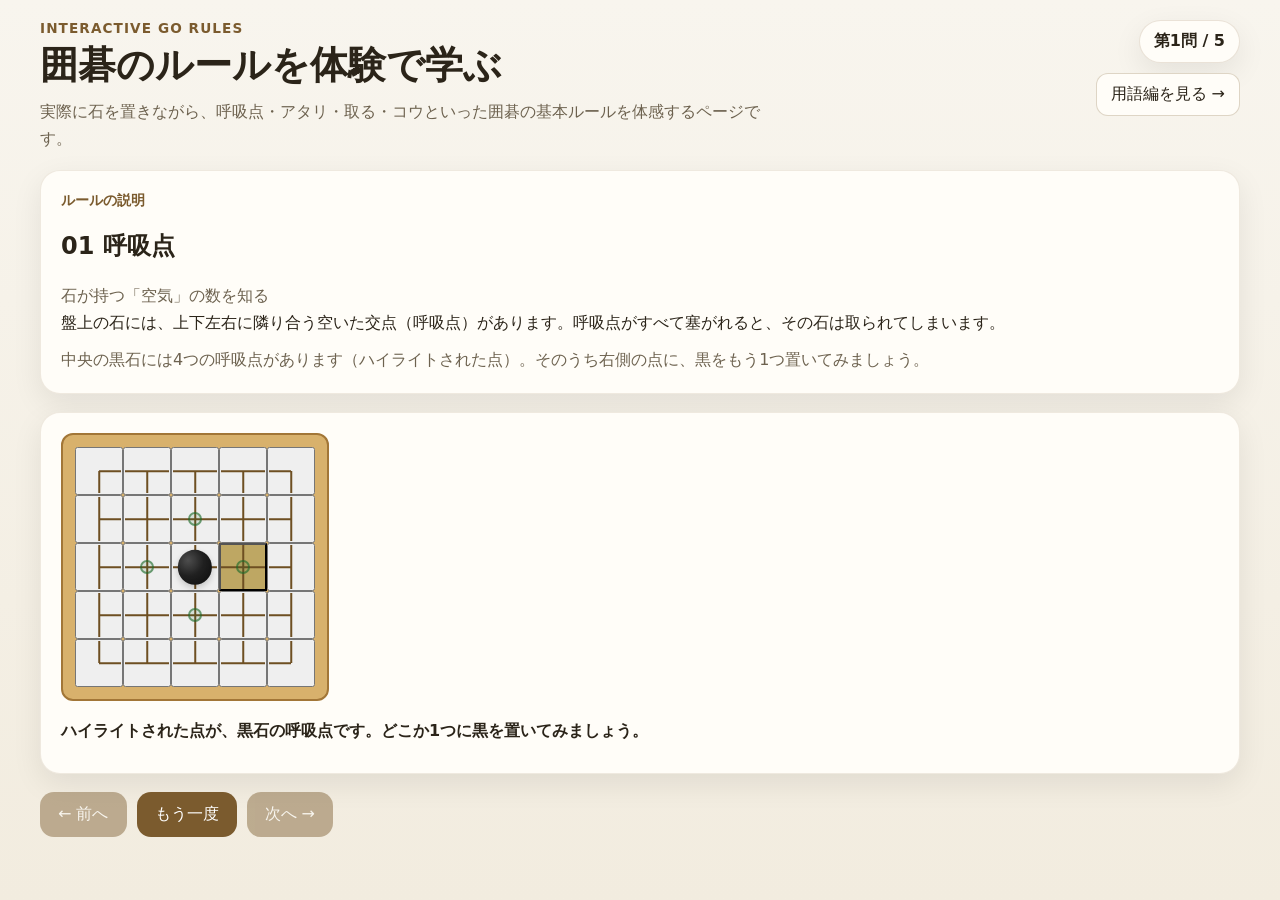
==== rules.html @ 8b966297 "Add interactive rules track and consequence display for terms track The terms quiz was pure point-re" ====
<!DOCTYPE html>
<html lang="ja">
<head>
  <meta charset="UTF-8" />
  <meta name="viewport" content="width=device-width, initial-scale=1.0" />
  <title>囲碁のルールを体験で学ぶ</title>
  <link rel="stylesheet" href="styles.css" />

  <!-- Google tag (gtag.js) -->
<script async src="https://www.googletagmanager.com/gtag/js?id=G-1BF9HSHYEM"></script>
<script>
  window.dataLayer = window.dataLayer || [];
  function gtag(){dataLayer.push(arguments);}
  gtag('js', new Date());

  gtag('config', 'G-1BF9HSHYEM');
</script>
</head>
<body>
  <div class="app">
    <header class="site-header">
      <div>
        <p class="eyebrow">Interactive Go Rules</p>
        <h1>囲碁のルールを体験で学ぶ</h1>
        <p class="lead">
          実際に石を置きながら、呼吸点・アタリ・取る・コウといった囲碁の基本ルールを体感するページです。
        </p>
      </div>

      <div class="header-status">
        <p id="stage-indicator" class="stage-indicator">第1問 / 5</p>
        <a class="ghost-btn nav-link" href="index.html">用語編を見る →</a>
      </div>
    </header>

    <main class="layout layout-single">
      <section class="content">
        <div class="card intro-card">
          <p class="section-label">ルールの説明</p>
          <h2 id="rule-title">読み込み中...</h2>
          <p id="rule-subtitle" class="term-instruction"></p>
          <p id="rule-description" class="term-description"></p>
          <p id="rule-objective" class="term-instruction"></p>
        </div>

        <div class="card board-card">
          <div id="board" class="board" aria-label="囲碁盤"></div>
          <p id="message" class="message" aria-live="polite"></p>
        </div>

        <div class="controls">
          <button id="prev-btn" type="button">← 前へ</button>
          <button id="retry-btn" type="button">もう一度</button>
          <button id="next-btn" type="button">次へ →</button>
        </div>
      </section>
    </main>
  </div>

  <script src="go-rules.js"></script>
  <script src="rules-stages.js"></script>
  <script src="rules.js"></script>
</body>
</html>
---- styles.css ----
:root {
  --bg: #f5f2ea;
  --panel: #fffdf8;
  --panel-2: #f7f2e7;
  --line: #d8c7a2;
  --text: #2b2419;
  --muted: #6d624f;
  --accent: #7b5b2e;
  --accent-2: #a17b43;
  --shadow: 0 10px 30px rgba(0, 0, 0, 0.08);

  --board-cell: min(8vw, 48px);
}

* {
  box-sizing: border-box;
}

html, body {
  margin: 0;
  padding: 0;
  background: linear-gradient(180deg, #f8f5ee 0%, #f2ecdf 100%);
  color: var(--text);
  font-family:
    "Hiragino Kaku Gothic ProN",
    "Yu Gothic",
    "Meiryo",
    system-ui,
    sans-serif;
}

body {
  min-height: 100vh;
}

button {
  font: inherit;
}

.app {
  width: min(1200px, calc(100% - 24px));
  margin: 0 auto;
  padding: 20px 0 36px;
}

.site-header {
  display: flex;
  justify-content: space-between;
  gap: 20px;
  align-items: flex-start;
  margin-bottom: 18px;
}

.eyebrow {
  margin: 0 0 6px;
  font-size: 0.85rem;
  letter-spacing: 0.08em;
  text-transform: uppercase;
  color: var(--accent);
  font-weight: 700;
}

h1 {
  margin: 0 0 10px;
  font-size: clamp(1.8rem, 3vw, 2.6rem);
  line-height: 1.2;
}

.lead {
  margin: 0;
  color: var(--muted);
  line-height: 1.7;
  max-width: 720px;
}

.header-status {
  display: flex;
  flex-direction: column;
  align-items: flex-end;
  gap: 10px;
  min-width: 180px;
}

.stage-indicator {
  margin: 0;
  padding: 10px 14px;
  border-radius: 999px;
  background: var(--panel);
  border: 1px solid rgba(123, 91, 46, 0.16);
  box-shadow: var(--shadow);
  font-weight: 700;
  white-space: nowrap;
}

.ghost-btn {
  display: none;
  border: 1px solid rgba(123, 91, 46, 0.25);
  background: var(--panel);
  color: var(--text);
  padding: 10px 14px;
  border-radius: 12px;
  cursor: pointer;
}

.ghost-btn.nav-link {
  display: inline-flex;
  align-items: center;
  justify-content: center;
  text-decoration: none;
  white-space: nowrap;
}

.layout {
  display: grid;
  grid-template-columns: 320px 1fr;
  gap: 18px;
  align-items: start;
}

.layout-single {
  grid-template-columns: 1fr;
}

.sidebar,
.card {
  background: var(--panel);
  border: 1px solid rgba(123, 91, 46, 0.12);
  border-radius: 20px;
  box-shadow: var(--shadow);
}

.sidebar {
  position: sticky;
  top: 16px;
  overflow: hidden;
}

.sidebar-inner {
  padding: 18px;
}

.sidebar h2 {
  margin: 0 0 10px;
  font-size: 1.2rem;
}

.sidebar-note {
  margin: 0 0 14px;
  color: var(--muted);
  font-size: 0.95rem;
  line-height: 1.6;
}

.term-list {
  display: flex;
  flex-direction: column;
  gap: 8px;
}

.term-item {
  width: 100%;
  border: 1px solid rgba(123, 91, 46, 0.12);
  background: var(--panel-2);
  color: var(--text);
  border-radius: 14px;
  padding: 12px 14px;
  text-align: left;
  cursor: pointer;
  transition: transform 0.15s ease, background 0.15s ease, border-color 0.15s ease;
}

.term-item:hover {
  transform: translateY(-1px);
  border-color: rgba(123, 91, 46, 0.3);
}

.term-item.active {
  background: #efe4cb;
  border-color: rgba(123, 91, 46, 0.4);
}

.term-index {
  display: inline-block;
  min-width: 2.4em;
  color: var(--accent);
  font-weight: 700;
}

.content {
  display: grid;
  gap: 18px;
}

.card {
  padding: 20px;
}

.section-label {
  margin: 0 0 8px;
  color: var(--accent);
  font-size: 0.9rem;
  font-weight: 700;
}

#term-title {
  margin: 0 0 10px;
  font-size: clamp(1.4rem, 2.4vw, 2rem);
}

.term-description {
  margin: 0 0 8px;
  line-height: 1.8;
  color: var(--text);
}

.term-instruction {
  margin: 0;
  color: var(--muted);
  line-height: 1.7;
}

.board-card {
  display: grid;
  gap: 16px;
  justify-items: start;
}

.board {
  display: grid;
  gap: 0;
  background: #d8b16c;
  border: 2px solid #a27637;
  border-radius: 12px;
  padding: 12px;
  width: fit-content;
  max-width: 100%;
  overflow: auto;
}

.board-row {
  display: contents;
}

.cell {
  position: relative;
  width: var(--board-cell);
  height: var(--board-cell);
  cursor: pointer;
}

.cell::before,
.cell::after {
  content: "";
  position: absolute;
  background: #6e4f22;
}

.cell::before {
  left: 50%;
  top: 0;
  width: 1.5px;
  height: 100%;
  transform: translateX(-50%);
}

.cell::after {
  top: 50%;
  left: 0;
  width: 100%;
  height: 1.5px;
  transform: translateY(-50%);
}

.cell.edge-top::before {
  top: 50%;
  height: 50%;
}

.cell.edge-bottom::before {
  height: 50%;
}

.cell.edge-left::after {
  left: 50%;
  width: 50%;
}

.cell.edge-right::after {
  width: 50%;
}

.cell.highlight-answer {
  background: rgba(255, 255, 255, 0.3);
  box-shadow: 0 0 12px rgba(255, 255, 255, 0.7);
  border-radius: 50%;
}

.star-point::marker {
  content: "";
}

.star-point-dot {
  position: absolute;
  width: 7px;
  height: 7px;
  background: #5c421d;
  border-radius: 999px;
  left: 50%;
  top: 50%;
  transform: translate(-50%, -50%);
  z-index: 1;
}

.stone {
  position: absolute;
  width: 78%;
  height: 78%;
  border-radius: 999px;
  left: 50%;
  top: 50%;
  transform: translate(-50%, -50%);
  z-index: 2;
  box-shadow: inset -4px -4px 10px rgba(0, 0, 0, 0.16), 0 3px 6px rgba(0, 0, 0, 0.18);
}

.stone.black {
  background: radial-gradient(circle at 30% 30%, #4d4d4d 0%, #222 45%, #111 100%);
}

.stone.white {
  background: radial-gradient(circle at 30% 30%, #ffffff 0%, #f0f0f0 55%, #d8d8d8 100%);
  border: 1px solid rgba(0, 0, 0, 0.15);
}

.stone.ghost {
  opacity: 0.35;
  box-shadow: none;
}

.marker {
  position: absolute;
  left: 50%;
  top: 50%;
  transform: translate(-50%, -50%);
  z-index: 3;
  font-weight: 700;
  font-size: 0.9rem;
  pointer-events: none;
}

.marker.black-text {
  color: #111;
}

.marker.white-text {
  color: #fff;
  text-shadow: 0 1px 2px rgba(0,0,0,0.35);
}

.message {
  margin: 0;
  min-height: 2.2em;
  line-height: 1.7;
  color: var(--text);
  font-weight: 600;
}

.message.success {
  color: #1f6b2a;
}

.message.error {
  color: #8c2d2d;
}

.consequence {
  margin: 0;
  min-height: 1.4em;
  color: var(--accent);
  font-weight: 600;
}

.liberty-highlight {
  position: absolute;
  width: 14px;
  height: 14px;
  left: 50%;
  top: 50%;
  transform: translate(-50%, -50%);
  border-radius: 999px;
  border: 2px solid rgba(31, 107, 42, 0.6);
  background: rgba(31, 107, 42, 0.12);
  z-index: 1;
  pointer-events: none;
}

.cell.target {
  background: rgba(31, 107, 42, 0.14);
}

.cell.forbidden {
  background: rgba(140, 45, 45, 0.14);
}

.cell.capture-preview {
  box-shadow: inset 0 0 0 2px rgba(140, 45, 45, 0.5);
}

.controls-card {
  padding-top: 16px;
  padding-bottom: 16px;
}

.controls {
  display: flex;
  gap: 10px;
  flex-wrap: wrap;
}

.controls button {
  border: none;
  background: var(--accent);
  color: white;
  padding: 12px 18px;
  border-radius: 14px;
  cursor: pointer;
  transition: opacity 0.15s ease, transform 0.15s ease;
}

.controls button:hover {
  opacity: 0.94;
  transform: translateY(-1px);
}

.controls button:disabled {
  opacity: 0.45;
  cursor: not-allowed;
  transform: none;
}

#reset-btn {
  background: #6f675a;
}

@media (max-width: 920px) {
  .layout {
    grid-template-columns: 1fr;
  }

  .site-header {
    flex-direction: column;
    align-items: stretch;
  }

  .header-status {
    align-items: flex-start;
  }

  .ghost-btn {
    display: inline-flex;
    align-items: center;
    justify-content: center;
  }

  .sidebar {
    position: static;
    display: none;
  }

  .sidebar.open {
    display: block;
  }

  .board-card {
    justify-items: center;
  }
}

@media (max-width: 560px) {
  :root {
    --board-cell: min(9.2vw, 38px);
  }

  .app {
    width: min(100% - 16px, 1200px);
    padding-top: 12px;
  }

  .card,
  .sidebar-inner {
    padding: 16px;
  }

  .controls {
    display: grid;
    grid-template-columns: 1fr 1fr;
  }

  .controls button:last-child {
    grid-column: 1 / -1;
  }
}
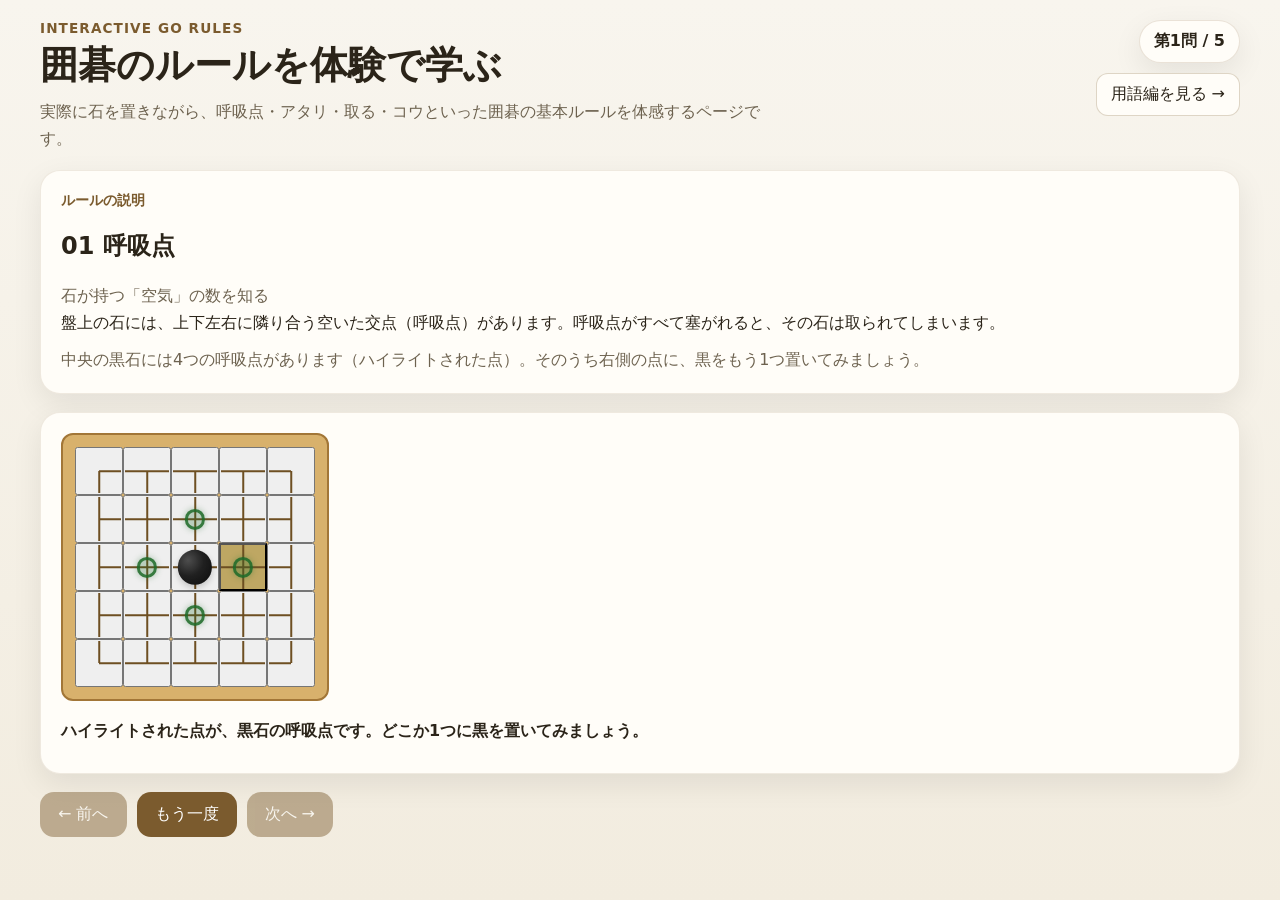
==== commit 196f7c28: "Add SEO metadata: descriptions, OGP tags, robots.txt, sitemap.xml, OGP image Both pages were missing" ====
--- a/rules.html
+++ b/rules.html
@@ -4,6 +4,21 @@
   <meta charset="UTF-8" />
   <meta name="viewport" content="width=device-width, initial-scale=1.0" />
   <title>囲碁のルールを体験で学ぶ</title>
+  <meta name="description" content="呼吸点・アタリ・石を取る・コウなど、囲碁の基本ルールを実際に石を打ちながら体験的に学べる無料の学習サイトです。" />
+  <link rel="canonical" href="https://jacqueline37.github.io/gogoigo/rules.html" />
+
+  <meta property="og:type" content="website" />
+  <meta property="og:site_name" content="囲碁のルールを体験で学ぶ" />
+  <meta property="og:title" content="囲碁のルールを体験で学ぶ" />
+  <meta property="og:description" content="呼吸点・アタリ・石を取る・コウなど、囲碁の基本ルールを実際に石を打ちながら体験的に学べる無料の学習サイトです。" />
+  <meta property="og:url" content="https://jacqueline37.github.io/gogoigo/rules.html" />
+  <meta property="og:locale" content="ja_JP" />
+  <meta property="og:image" content="https://jacqueline37.github.io/gogoigo/og-image.png" />
+  <meta property="og:image:width" content="1200" />
+  <meta property="og:image:height" content="630" />
+  <meta name="twitter:card" content="summary_large_image" />
+  <meta name="twitter:image" content="https://jacqueline37.github.io/gogoigo/og-image.png" />
+
   <link rel="stylesheet" href="styles.css" />
 
   <!-- Google tag (gtag.js) -->
@@ -58,6 +73,7 @@
   </div>
 
   <script src="go-rules.js"></script>
+  <script src="board-ui.js"></script>
   <script src="rules-stages.js"></script>
   <script src="rules.js"></script>
 </body>
--- a/styles.css
+++ b/styles.css
@@ -110,6 +110,17 @@
   white-space: nowrap;
 }
 
+.ghost-btn.nav-link.primary {
+  background: var(--accent);
+  color: #fff;
+  border-color: var(--accent);
+  font-weight: 700;
+}
+
+.ghost-btn.nav-link.primary:hover {
+  opacity: 0.92;
+}
+
 .layout {
   display: grid;
   grid-template-columns: 320px 1fr;
@@ -382,14 +393,15 @@
 
 .liberty-highlight {
   position: absolute;
-  width: 14px;
-  height: 14px;
+  width: 46%;
+  height: 46%;
   left: 50%;
   top: 50%;
   transform: translate(-50%, -50%);
   border-radius: 999px;
-  border: 2px solid rgba(31, 107, 42, 0.6);
-  background: rgba(31, 107, 42, 0.12);
+  border: 3px solid rgba(31, 107, 42, 0.85);
+  background: rgba(31, 107, 42, 0.25);
+  box-shadow: 0 0 6px rgba(31, 107, 42, 0.35);
   z-index: 1;
   pointer-events: none;
 }
@@ -478,7 +490,7 @@
 
 @media (max-width: 560px) {
   :root {
-    --board-cell: min(9.2vw, 38px);
+    --board-cell: 42px;
   }
 
   .app {
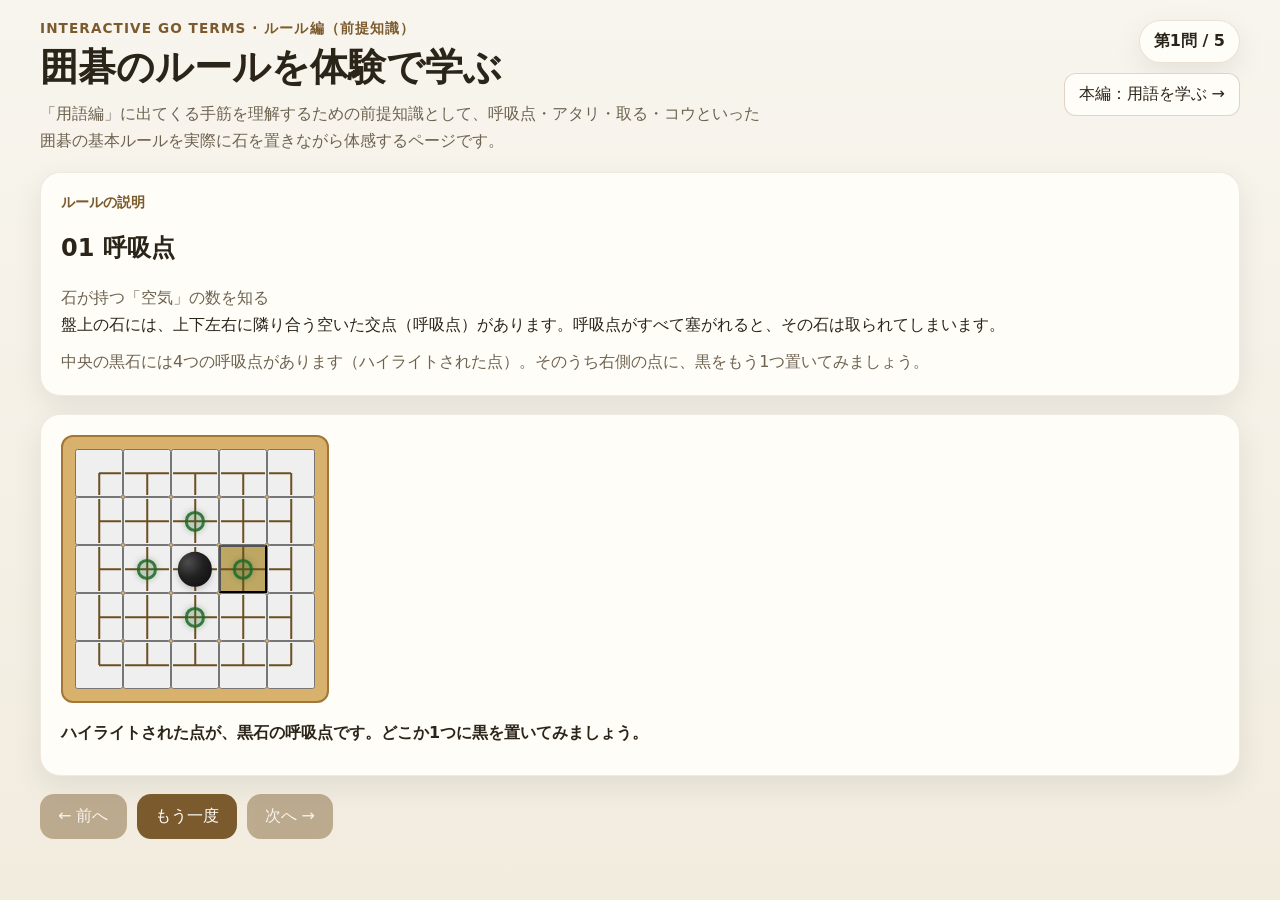
==== commit 7a1e50b5: "Clarify site is a terms-learning site, with rules track as a primer Reworded README, index.html's na" ====
--- a/rules.html
+++ b/rules.html
@@ -4,13 +4,13 @@
   <meta charset="UTF-8" />
   <meta name="viewport" content="width=device-width, initial-scale=1.0" />
   <title>囲碁のルールを体験で学ぶ</title>
-  <meta name="description" content="呼吸点・アタリ・石を取る・コウなど、囲碁の基本ルールを実際に石を打ちながら体験的に学べる無料の学習サイトです。" />
+  <meta name="description" content="「囲碁の基本用語を体験で学ぶ」用語編の前提知識として、呼吸点・アタリ・石を取る・コウなど囲碁の基本ルールを実際に石を打ちながら体験できるページです。" />
   <link rel="canonical" href="https://jacqueline37.github.io/gogoigo/rules.html" />
 
   <meta property="og:type" content="website" />
-  <meta property="og:site_name" content="囲碁のルールを体験で学ぶ" />
+  <meta property="og:site_name" content="囲碁の基本用語を体験で学ぶ" />
   <meta property="og:title" content="囲碁のルールを体験で学ぶ" />
-  <meta property="og:description" content="呼吸点・アタリ・石を取る・コウなど、囲碁の基本ルールを実際に石を打ちながら体験的に学べる無料の学習サイトです。" />
+  <meta property="og:description" content="「囲碁の基本用語を体験で学ぶ」用語編の前提知識として、呼吸点・アタリ・石を取る・コウなど囲碁の基本ルールを実際に石を打ちながら体験できるページです。" />
   <meta property="og:url" content="https://jacqueline37.github.io/gogoigo/rules.html" />
   <meta property="og:locale" content="ja_JP" />
   <meta property="og:image" content="https://jacqueline37.github.io/gogoigo/og-image.png" />
@@ -35,16 +35,16 @@
   <div class="app">
     <header class="site-header">
       <div>
-        <p class="eyebrow">Interactive Go Rules</p>
+        <p class="eyebrow">Interactive Go Terms · ルール編（前提知識）</p>
         <h1>囲碁のルールを体験で学ぶ</h1>
         <p class="lead">
-          実際に石を置きながら、呼吸点・アタリ・取る・コウといった囲碁の基本ルールを体感するページです。
+          「用語編」に出てくる手筋を理解するための前提知識として、呼吸点・アタリ・取る・コウといった囲碁の基本ルールを実際に石を置きながら体感するページです。
         </p>
       </div>
 
       <div class="header-status">
         <p id="stage-indicator" class="stage-indicator">第1問 / 5</p>
-        <a class="ghost-btn nav-link" href="index.html">用語編を見る →</a>
+        <a class="ghost-btn nav-link" href="index.html">本編：用語を学ぶ →</a>
       </div>
     </header>
 
--- a/styles.css
+++ b/styles.css
@@ -489,10 +489,6 @@
 }
 
 @media (max-width: 560px) {
-  :root {
-    --board-cell: 42px;
-  }
-
   .app {
     width: min(100% - 16px, 1200px);
     padding-top: 12px;
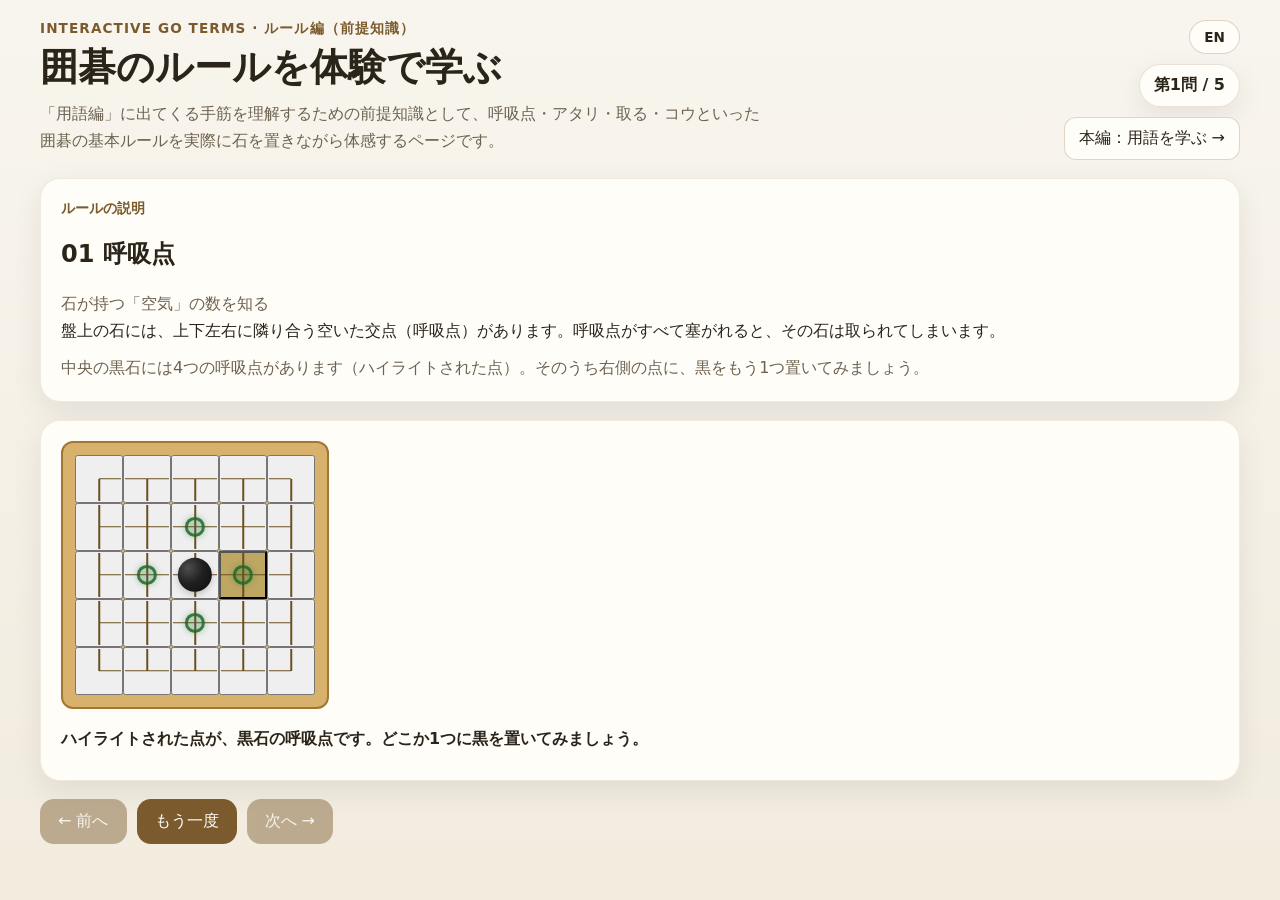
==== commit 49efd9b7: "Add English language toggle Adds an i18n layer with English translations for all term/rule stages an" ====
--- a/rules.html
+++ b/rules.html
@@ -35,23 +35,24 @@
   <div class="app">
     <header class="site-header">
       <div>
-        <p class="eyebrow">Interactive Go Terms · ルール編（前提知識）</p>
-        <h1>囲碁のルールを体験で学ぶ</h1>
-        <p class="lead">
+        <p class="eyebrow" id="page-eyebrow">Interactive Go Terms · ルール編（前提知識）</p>
+        <h1 id="site-title">囲碁のルールを体験で学ぶ</h1>
+        <p class="lead" id="site-lead">
           「用語編」に出てくる手筋を理解するための前提知識として、呼吸点・アタリ・取る・コウといった囲碁の基本ルールを実際に石を置きながら体感するページです。
         </p>
       </div>
 
       <div class="header-status">
+        <button id="lang-toggle-btn" class="lang-toggle-btn" type="button">EN</button>
         <p id="stage-indicator" class="stage-indicator">第1問 / 5</p>
-        <a class="ghost-btn nav-link" href="index.html">本編：用語を学ぶ →</a>
+        <a id="index-link" class="ghost-btn nav-link" href="index.html">本編：用語を学ぶ →</a>
       </div>
     </header>
 
     <main class="layout layout-single">
       <section class="content">
         <div class="card intro-card">
-          <p class="section-label">ルールの説明</p>
+          <p class="section-label" id="section-label">ルールの説明</p>
           <h2 id="rule-title">読み込み中...</h2>
           <p id="rule-subtitle" class="term-instruction"></p>
           <p id="rule-description" class="term-description"></p>
@@ -72,6 +73,7 @@
     </main>
   </div>
 
+  <script src="i18n.js"></script>
   <script src="go-rules.js"></script>
   <script src="board-ui.js"></script>
   <script src="rules-stages.js"></script>
--- a/styles.css
+++ b/styles.css
@@ -119,6 +119,25 @@
 
 .ghost-btn.nav-link.primary:hover {
   opacity: 0.92;
+}
+
+.lang-toggle-btn {
+  display: inline-flex;
+  align-items: center;
+  justify-content: center;
+  border: 1px solid rgba(123, 91, 46, 0.25);
+  background: var(--panel);
+  color: var(--text);
+  padding: 8px 14px;
+  border-radius: 999px;
+  cursor: pointer;
+  font-weight: 700;
+  font-size: 0.85rem;
+  white-space: nowrap;
+}
+
+.lang-toggle-btn:hover {
+  border-color: rgba(123, 91, 46, 0.4);
 }
 
 .layout {
@@ -508,3 +527,15 @@
     grid-column: 1 / -1;
   }
 }
+
+@media (max-width: 400px) {
+  .board-card {
+    padding-left: 8px;
+    padding-right: 8px;
+  }
+
+  .board {
+    padding: 6px;
+    border-width: 1px;
+  }
+}
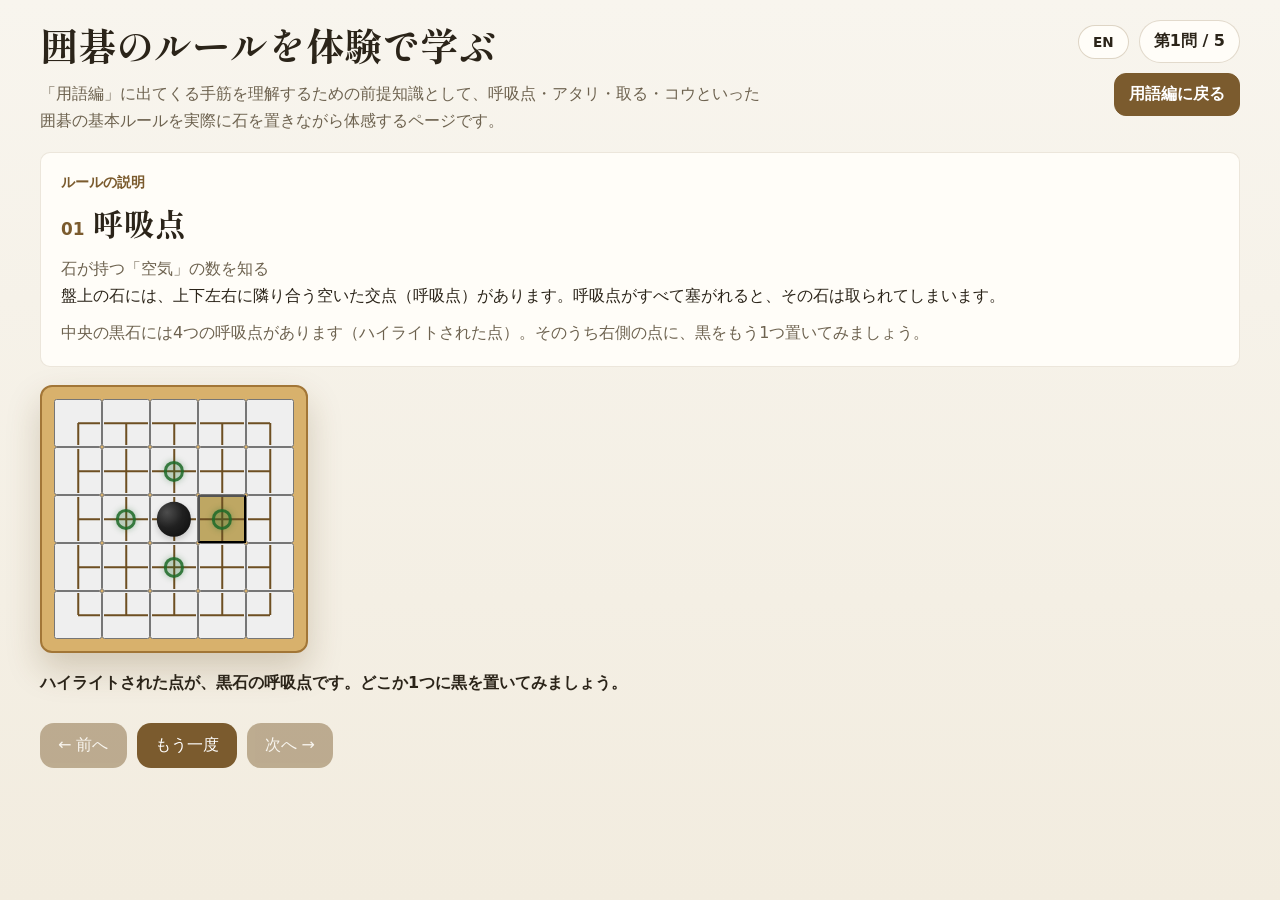
==== commit aece6743: "Remove templated UI chrome, add real visual hierarchy Drop the English eyebrow label and arrow-suffi" ====
--- a/rules.html
+++ b/rules.html
@@ -19,6 +19,12 @@
   <meta name="twitter:card" content="summary_large_image" />
   <meta name="twitter:image" content="https://jacqueline37.github.io/gogoigo/og-image.png" />
 
+  <link rel="preconnect" href="https://fonts.googleapis.com" />
+  <link rel="preconnect" href="https://fonts.gstatic.com" crossorigin />
+  <link
+    href="https://fonts.googleapis.com/css2?family=Shippori+Mincho:wght@500;700&display=swap"
+    rel="stylesheet"
+  />
   <link rel="stylesheet" href="styles.css" />
 
   <!-- Google tag (gtag.js) -->
@@ -35,7 +41,6 @@
   <div class="app">
     <header class="site-header">
       <div>
-        <p class="eyebrow" id="page-eyebrow">Interactive Go Terms · ルール編（前提知識）</p>
         <h1 id="site-title">囲碁のルールを体験で学ぶ</h1>
         <p class="lead" id="site-lead">
           「用語編」に出てくる手筋を理解するための前提知識として、呼吸点・アタリ・取る・コウといった囲碁の基本ルールを実際に石を置きながら体感するページです。
@@ -43,9 +48,11 @@
       </div>
 
       <div class="header-status">
-        <button id="lang-toggle-btn" class="lang-toggle-btn" type="button">EN</button>
-        <p id="stage-indicator" class="stage-indicator">第1問 / 5</p>
-        <a id="index-link" class="ghost-btn nav-link" href="index.html">本編：用語を学ぶ →</a>
+        <div class="status-row">
+          <button id="lang-toggle-btn" class="lang-toggle-btn" type="button">EN</button>
+          <p id="stage-indicator" class="stage-indicator">第1問 / 5</p>
+        </div>
+        <a id="index-link" class="ghost-btn nav-link primary" href="index.html">用語編に戻る</a>
       </div>
     </header>
 
--- a/styles.css
+++ b/styles.css
@@ -7,7 +7,14 @@
   --muted: #6d624f;
   --accent: #7b5b2e;
   --accent-2: #a17b43;
-  --shadow: 0 10px 30px rgba(0, 0, 0, 0.08);
+
+  --font-ui:
+    "Hiragino Kaku Gothic ProN",
+    "Yu Gothic",
+    "Meiryo",
+    system-ui,
+    sans-serif;
+  --font-display: "Shippori Mincho", "Yu Mincho", serif;
 
   --board-cell: min(8vw, 48px);
 }
@@ -21,12 +28,7 @@
   padding: 0;
   background: linear-gradient(180deg, #f8f5ee 0%, #f2ecdf 100%);
   color: var(--text);
-  font-family:
-    "Hiragino Kaku Gothic ProN",
-    "Yu Gothic",
-    "Meiryo",
-    system-ui,
-    sans-serif;
+  font-family: var(--font-ui);
 }
 
 body {
@@ -51,19 +53,12 @@
   margin-bottom: 18px;
 }
 
-.eyebrow {
-  margin: 0 0 6px;
-  font-size: 0.85rem;
-  letter-spacing: 0.08em;
-  text-transform: uppercase;
-  color: var(--accent);
-  font-weight: 700;
-}
-
 h1 {
   margin: 0 0 10px;
+  font-family: var(--font-display);
   font-size: clamp(1.8rem, 3vw, 2.6rem);
-  line-height: 1.2;
+  font-weight: 700;
+  line-height: 1.3;
 }
 
 .lead {
@@ -86,10 +81,16 @@
   padding: 10px 14px;
   border-radius: 999px;
   background: var(--panel);
-  border: 1px solid rgba(123, 91, 46, 0.16);
-  box-shadow: var(--shadow);
+  border: 1px solid rgba(123, 91, 46, 0.22);
   font-weight: 700;
   white-space: nowrap;
+}
+
+.status-row {
+  display: flex;
+  align-items: center;
+  gap: 10px;
+  flex-wrap: wrap;
 }
 
 .ghost-btn {
@@ -154,15 +155,20 @@
 .sidebar,
 .card {
   background: var(--panel);
-  border: 1px solid rgba(123, 91, 46, 0.12);
-  border-radius: 20px;
-  box-shadow: var(--shadow);
+  border: 1px solid rgba(123, 91, 46, 0.14);
+  border-radius: 10px;
 }
 
 .sidebar {
   position: sticky;
   top: 16px;
   overflow: hidden;
+}
+
+.card.board-card {
+  background: transparent;
+  border: none;
+  padding: 0;
 }
 
 .sidebar-inner {
@@ -188,11 +194,14 @@
 }
 
 .term-item {
+  display: flex;
+  align-items: center;
+  gap: 10px;
   width: 100%;
   border: 1px solid rgba(123, 91, 46, 0.12);
   background: var(--panel-2);
   color: var(--text);
-  border-radius: 14px;
+  border-radius: 10px;
   padding: 12px 14px;
   text-align: left;
   cursor: pointer;
@@ -204,6 +213,10 @@
   border-color: rgba(123, 91, 46, 0.3);
 }
 
+.term-item.solved {
+  border-color: rgba(31, 107, 42, 0.3);
+}
+
 .term-item.active {
   background: #efe4cb;
   border-color: rgba(123, 91, 46, 0.4);
@@ -216,6 +229,31 @@
   font-weight: 700;
 }
 
+.term-label {
+  flex: 1;
+}
+
+.term-check {
+  display: inline-flex;
+  align-items: center;
+  justify-content: center;
+  width: 20px;
+  height: 20px;
+  border-radius: 999px;
+  font-size: 0.7rem;
+  font-weight: 700;
+  flex-shrink: 0;
+}
+
+.term-item.solved .term-check {
+  background: rgba(31, 107, 42, 0.14);
+  color: #1f6b2a;
+}
+
+.term-item.solved .term-check::before {
+  content: "✓";
+}
+
 .content {
   display: grid;
   gap: 18px;
@@ -232,9 +270,21 @@
   font-weight: 700;
 }
 
-#term-title {
+#term-title,
+#rule-title {
   margin: 0 0 10px;
+  font-family: var(--font-display);
   font-size: clamp(1.4rem, 2.4vw, 2rem);
+  font-weight: 700;
+}
+
+.stage-number {
+  font-family: var(--font-ui);
+  font-size: 0.55em;
+  font-weight: 700;
+  color: var(--accent);
+  margin-right: 0.5em;
+  vertical-align: middle;
 }
 
 .term-description {
@@ -265,6 +315,7 @@
   width: fit-content;
   max-width: 100%;
   overflow: auto;
+  box-shadow: 0 16px 34px rgba(90, 62, 20, 0.22);
 }
 
 .board-row {
@@ -484,13 +535,19 @@
   }
 
   .header-status {
-    align-items: flex-start;
+    align-items: stretch;
+    width: 100%;
+  }
+
+  .status-row {
+    justify-content: space-between;
   }
 
   .ghost-btn {
     display: inline-flex;
     align-items: center;
     justify-content: center;
+    width: 100%;
   }
 
   .sidebar {
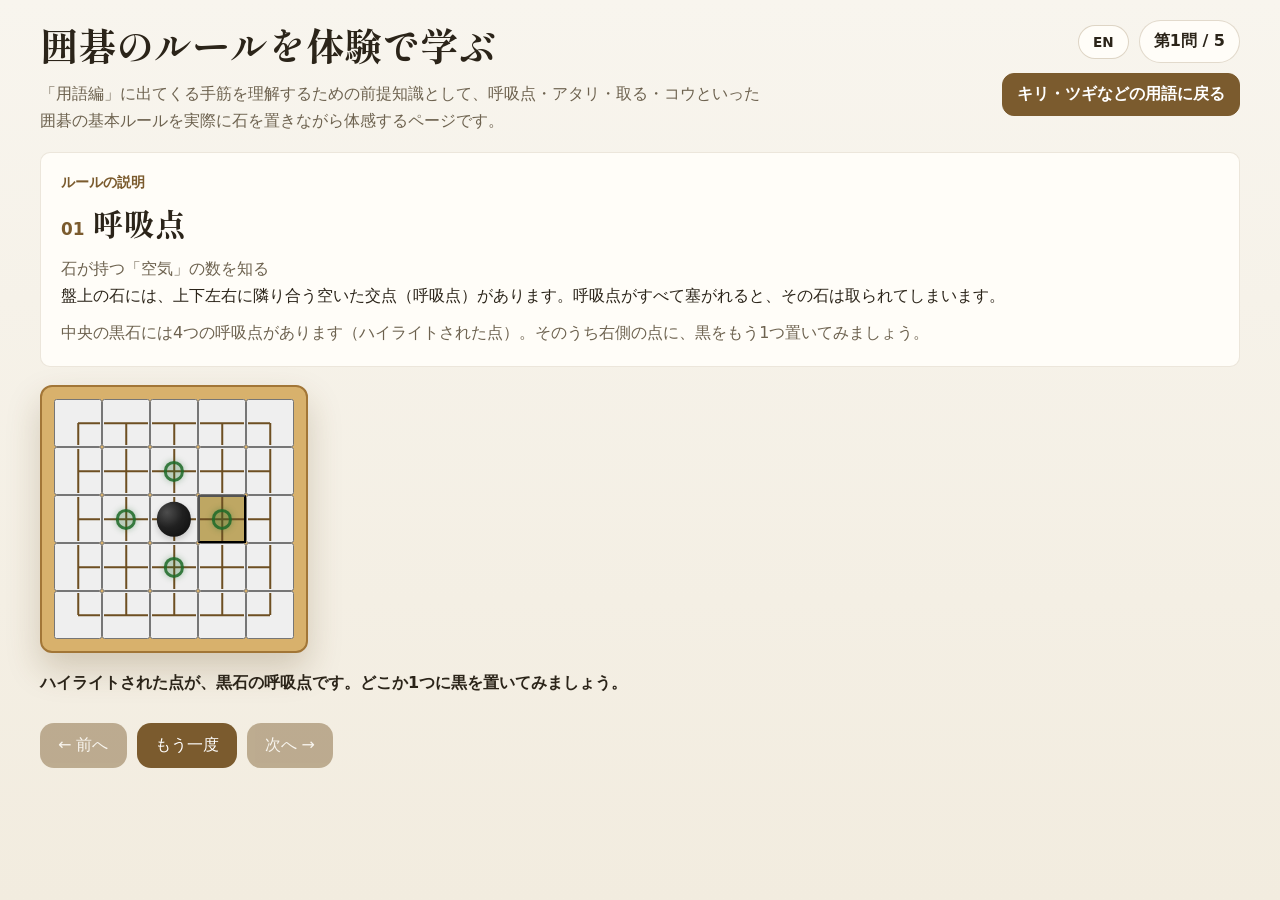
==== commit 51f6d28c: "Add SEO fixes: favicon, hreflang, and a dedicated English URL Give the English translation its own c" ====
--- a/rules.html
+++ b/rules.html
@@ -5,7 +5,11 @@
   <meta name="viewport" content="width=device-width, initial-scale=1.0" />
   <title>囲碁のルールを体験で学ぶ</title>
   <meta name="description" content="「囲碁の基本用語を体験で学ぶ」用語編の前提知識として、呼吸点・アタリ・石を取る・コウなど囲碁の基本ルールを実際に石を打ちながら体験できるページです。" />
+  <link rel="icon" type="image/svg+xml" href="favicon.svg" />
   <link rel="canonical" href="https://jacqueline37.github.io/gogoigo/rules.html" />
+  <link rel="alternate" hreflang="ja" href="https://jacqueline37.github.io/gogoigo/rules.html" />
+  <link rel="alternate" hreflang="en" href="https://jacqueline37.github.io/gogoigo/en/rules.html" />
+  <link rel="alternate" hreflang="x-default" href="https://jacqueline37.github.io/gogoigo/rules.html" />
 
   <meta property="og:type" content="website" />
   <meta property="og:site_name" content="囲碁の基本用語を体験で学ぶ" />
@@ -36,8 +40,14 @@
 
   gtag('config', 'G-1BF9HSHYEM');
 </script>
+  <script>window.FORCE_LANG = "ja";</script>
 </head>
 <body>
+  <noscript>
+    <p style="max-width: 640px; margin: 24px auto; padding: 16px; font-family: sans-serif; line-height: 1.7;">
+      このサイトは呼吸点・アタリ・石を取る・コウなど、囲碁の基本ルールを実際に石を置きながら体験的に学べるインタラクティブな学習サイトです。動作にはJavaScriptが必要なので、ブラウザでJavaScriptを有効にしてご覧ください。
+    </p>
+  </noscript>
   <div class="app">
     <header class="site-header">
       <div>
@@ -49,10 +59,10 @@
 
       <div class="header-status">
         <div class="status-row">
-          <button id="lang-toggle-btn" class="lang-toggle-btn" type="button">EN</button>
+          <button id="lang-toggle-btn" class="lang-toggle-btn" type="button" data-lang-switch-href="en/rules.html">EN</button>
           <p id="stage-indicator" class="stage-indicator">第1問 / 5</p>
         </div>
-        <a id="index-link" class="ghost-btn nav-link primary" href="index.html">用語編に戻る</a>
+        <a id="index-link" class="ghost-btn nav-link primary" href="index.html">キリ・ツギなどの用語に戻る</a>
       </div>
     </header>
 
